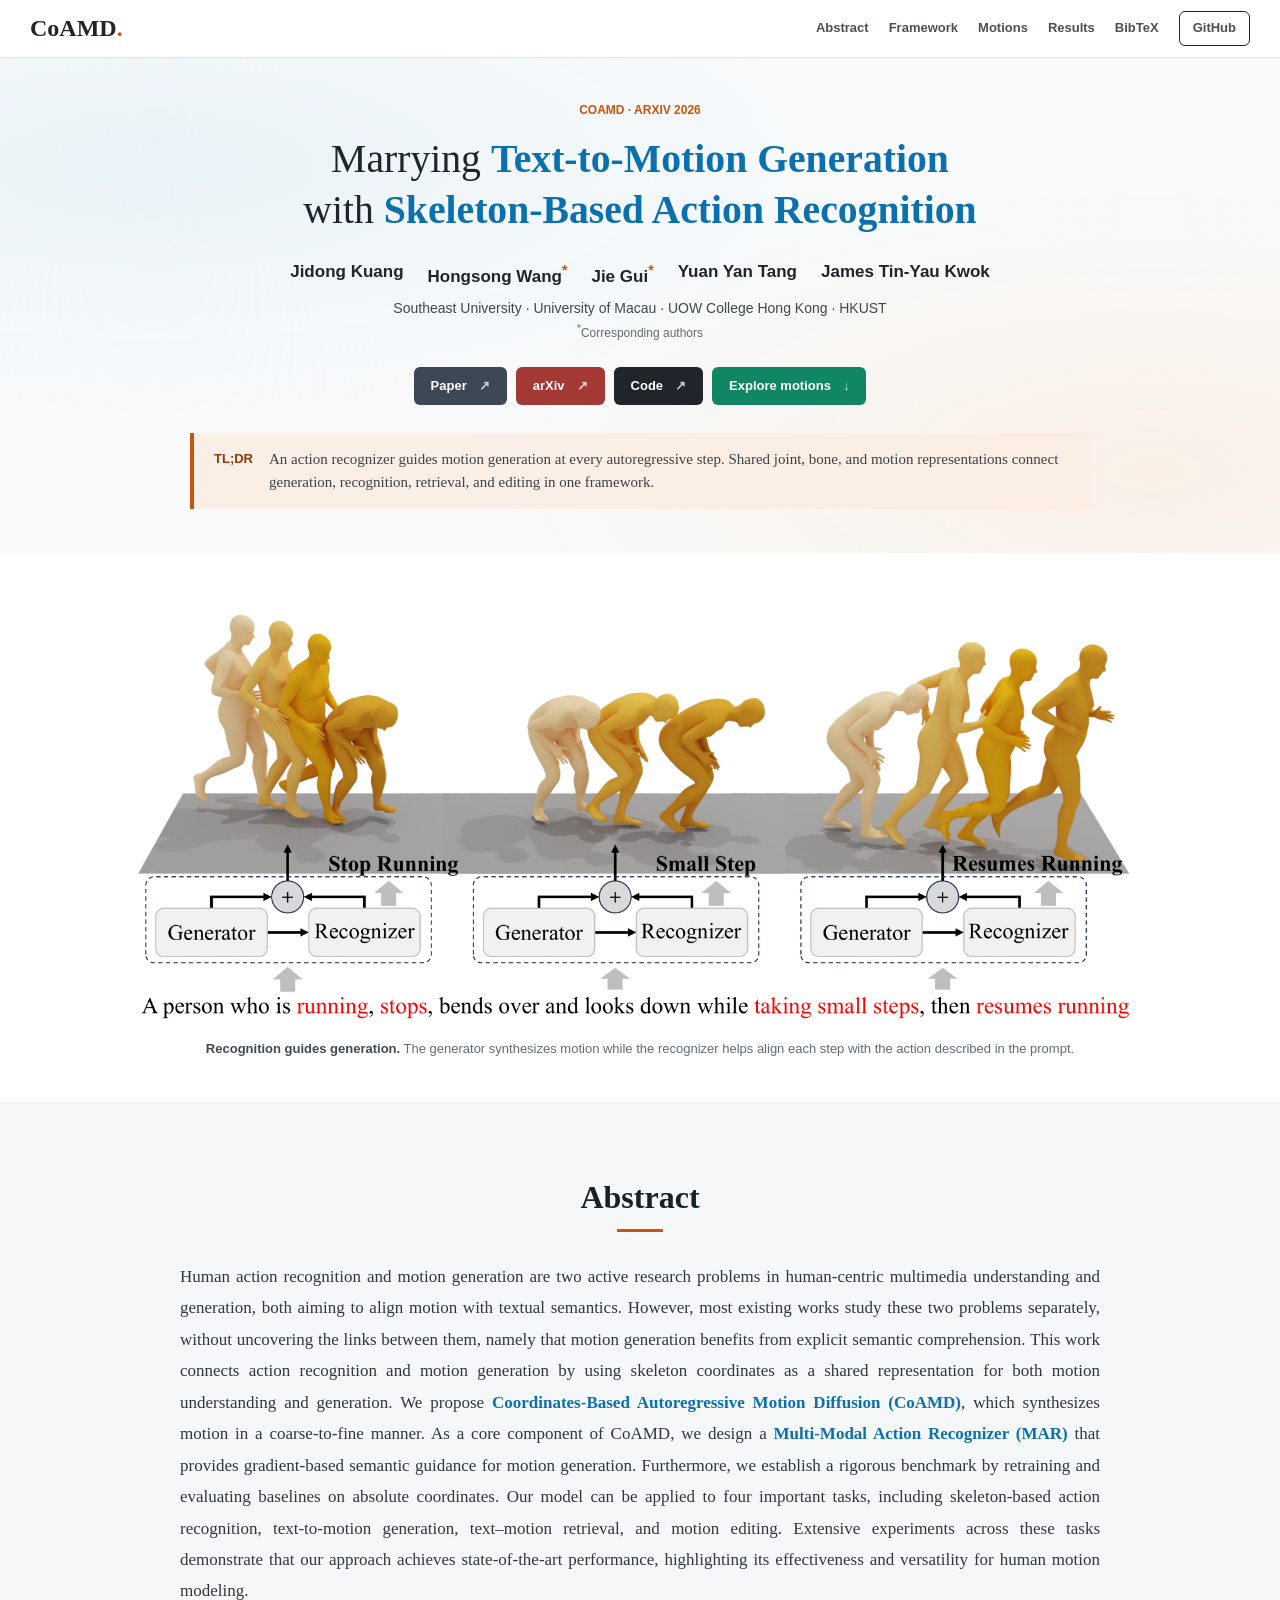
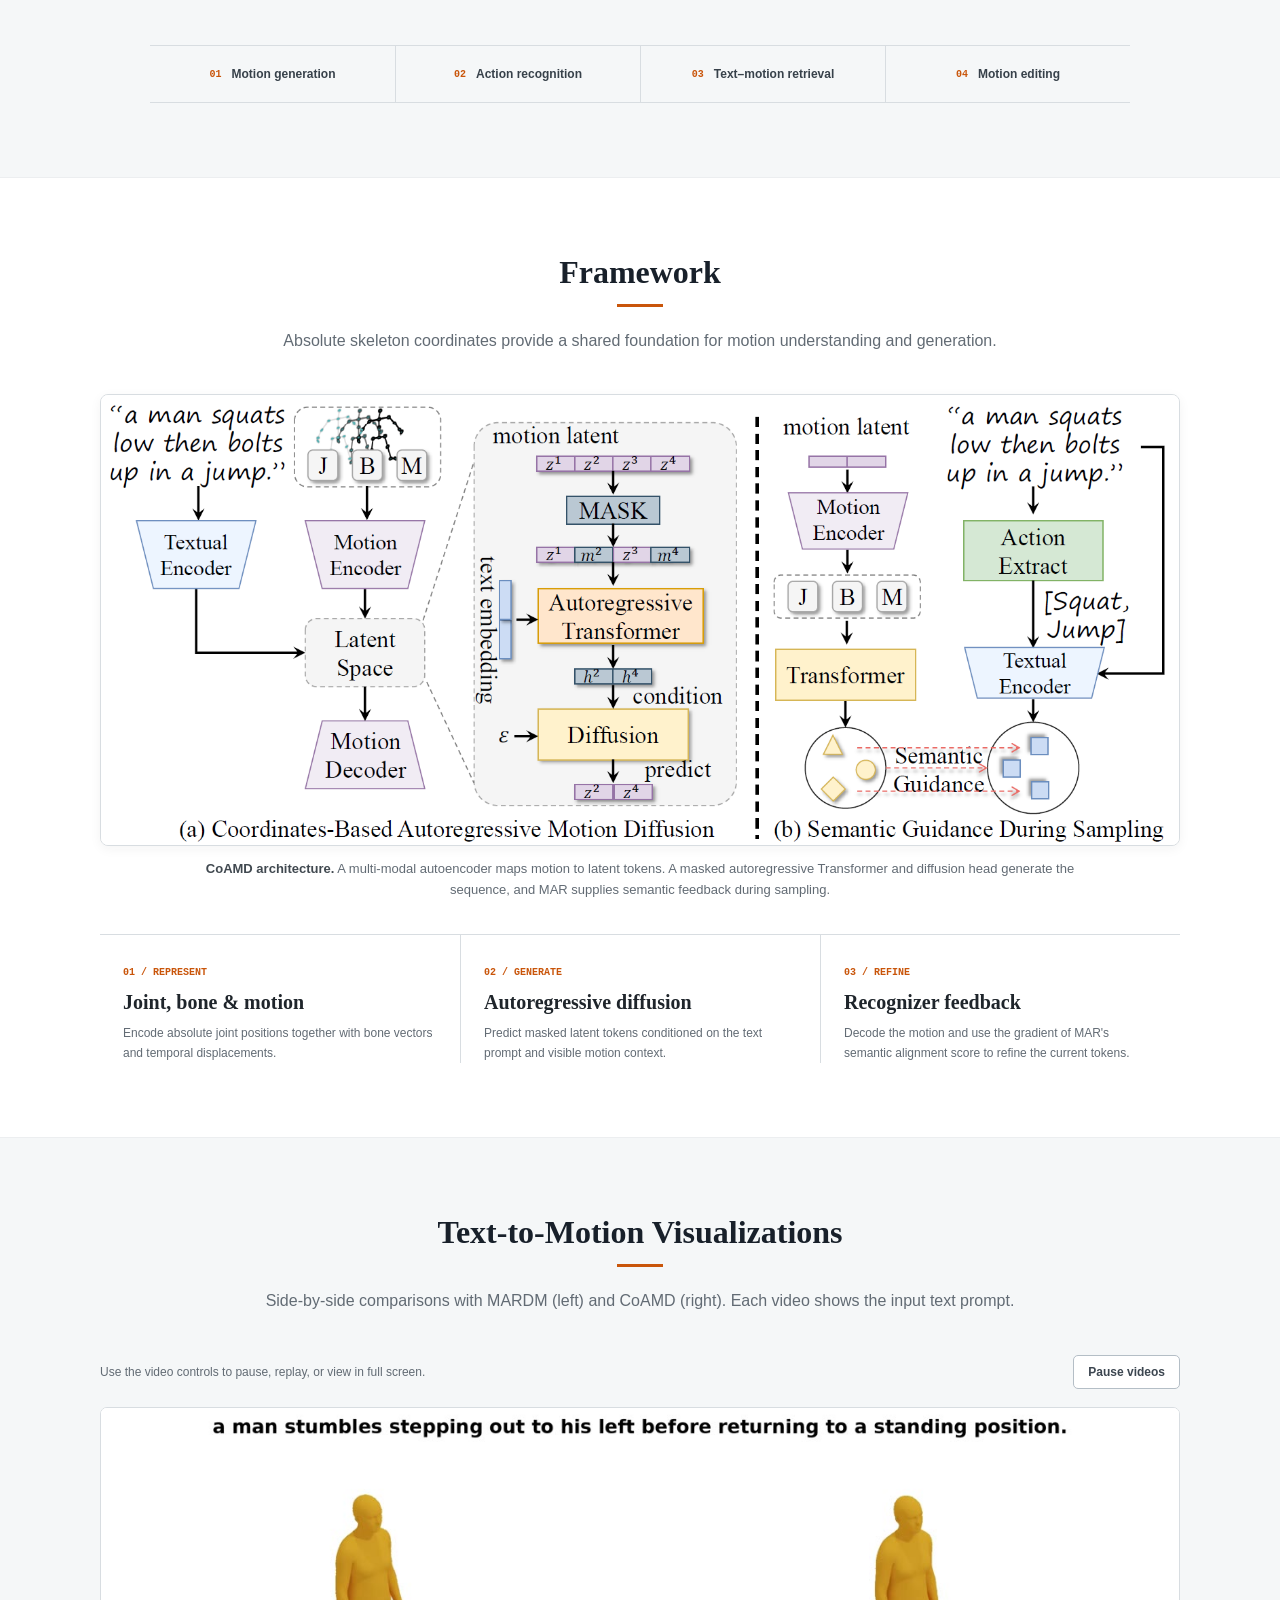
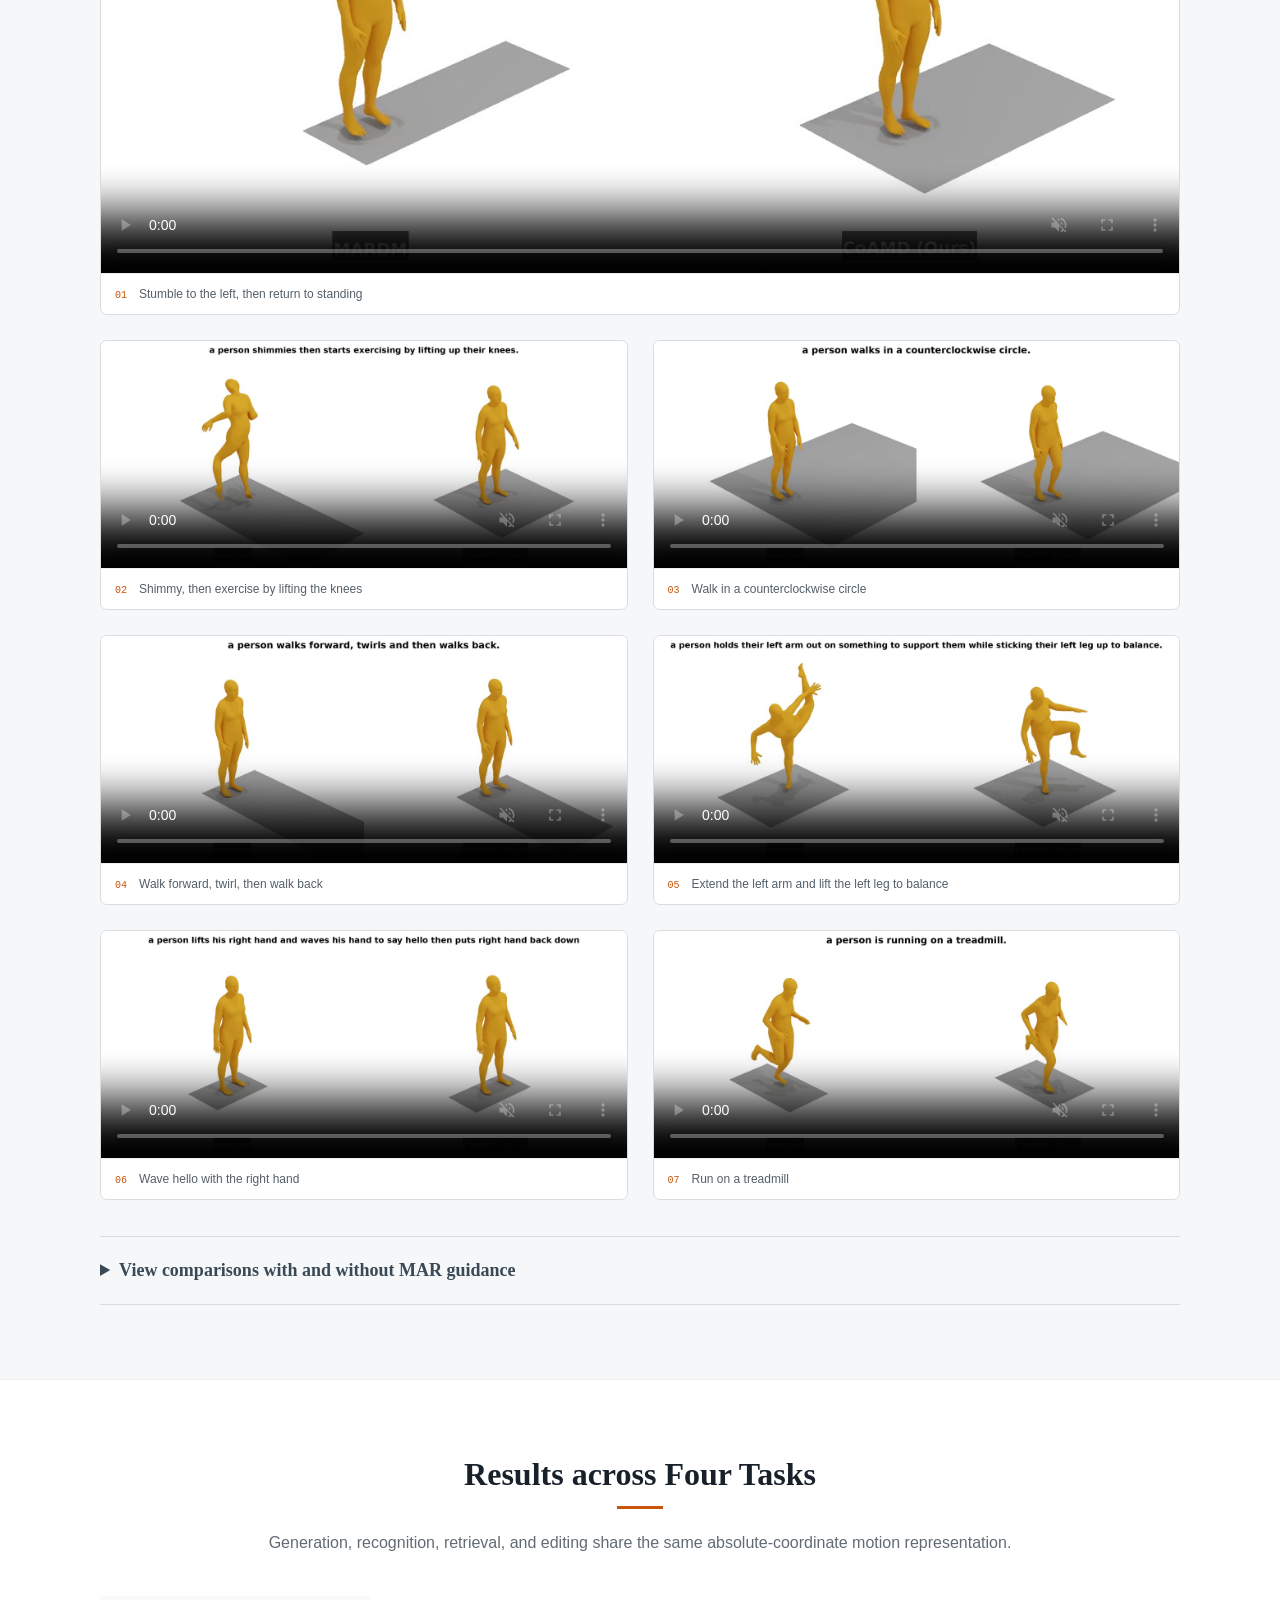
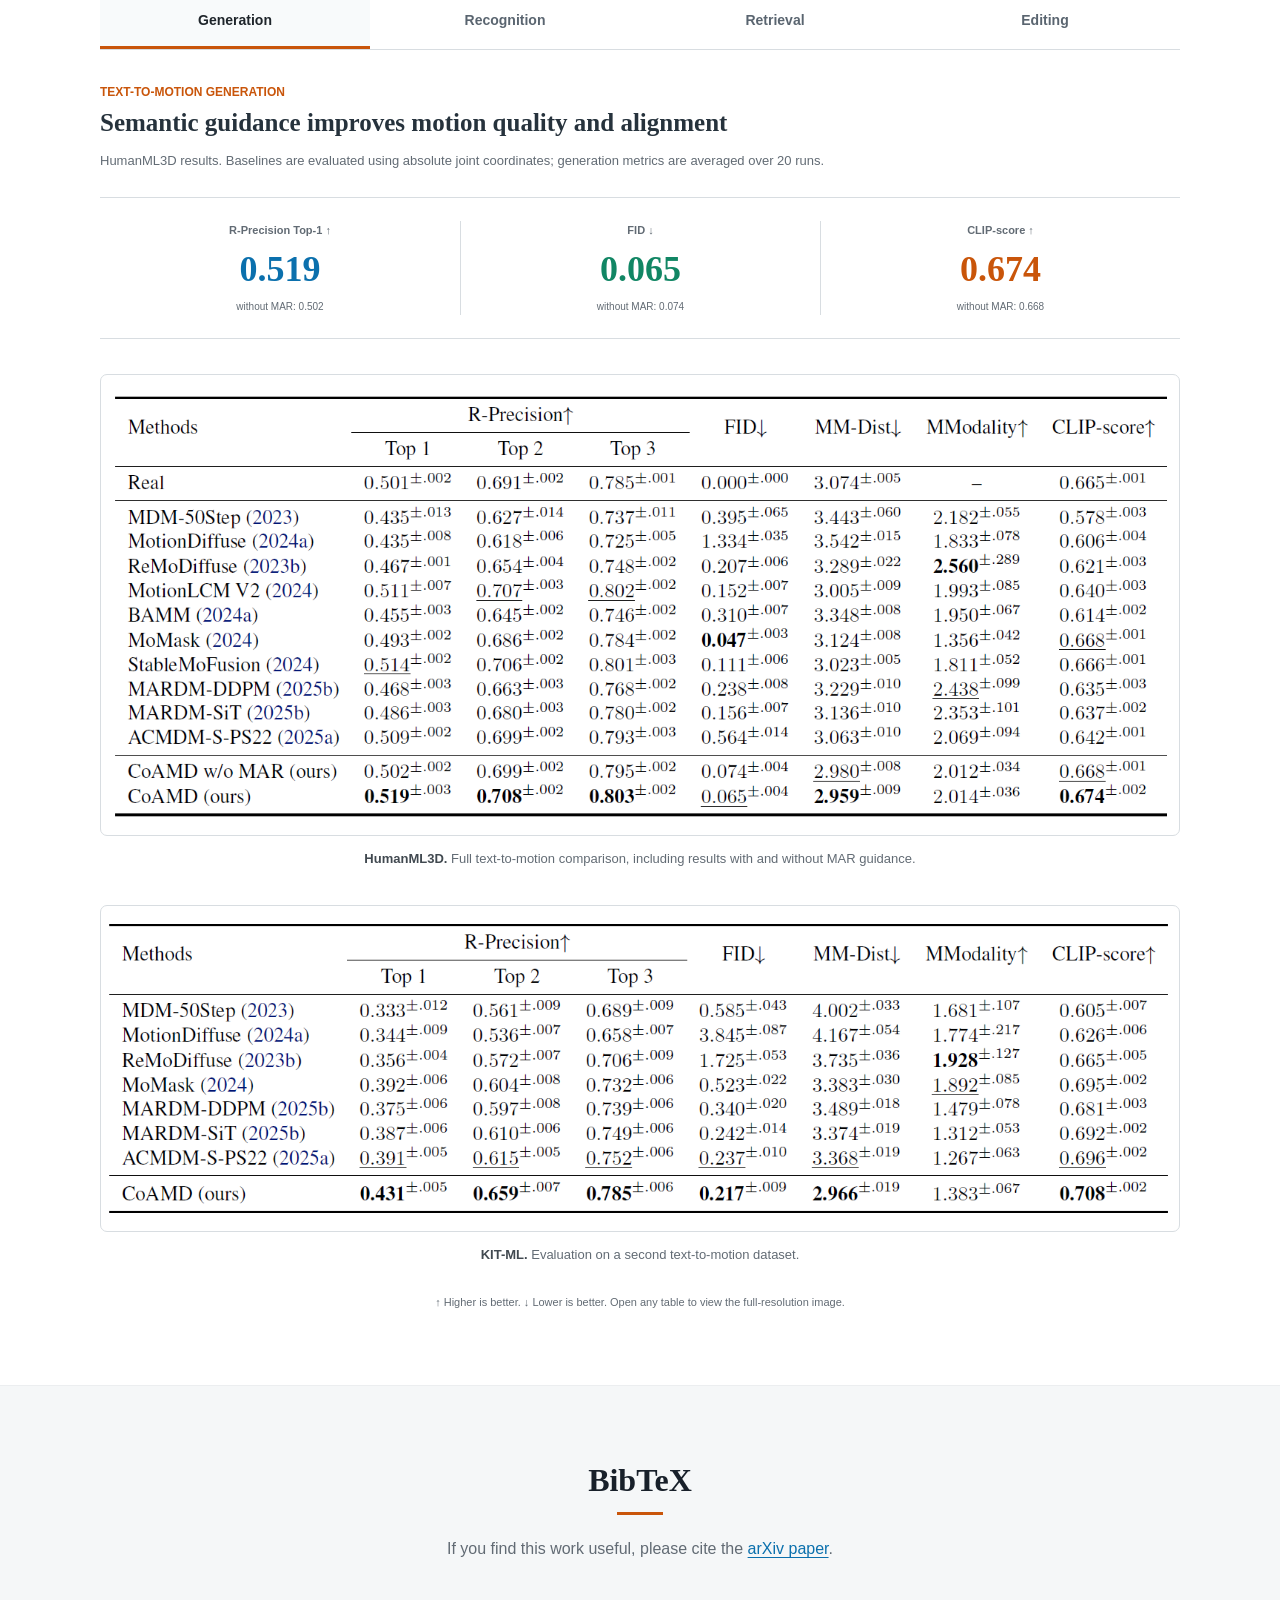
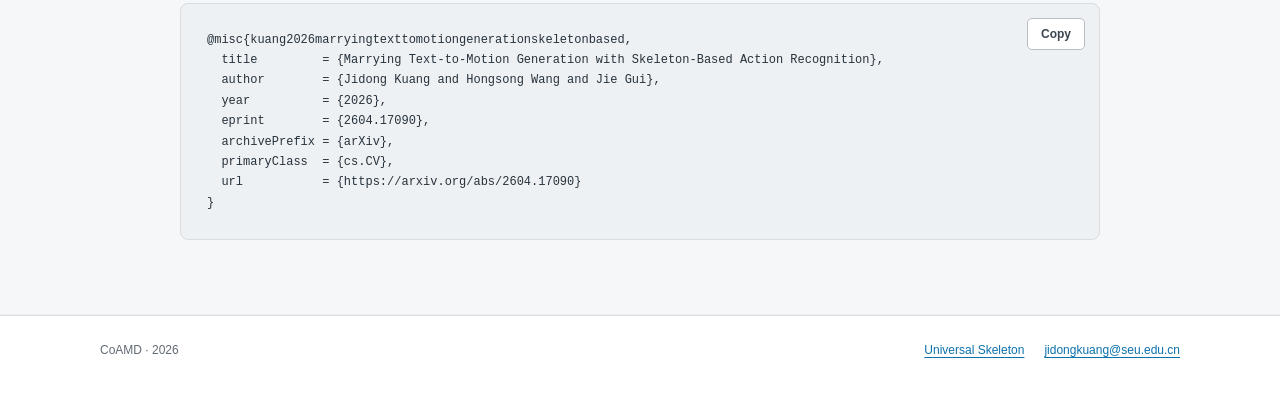
==== projects/CoAMD/index.html @ 569819d9 "Add CoAMD academic project page with motion demos" ====
<!doctype html>
<html lang="en">
  <head>
    <meta charset="utf-8">
    <meta name="viewport" content="width=device-width, initial-scale=1">
    <meta name="theme-color" content="#ffffff">
    <meta name="description" content="CoAMD connects text-to-motion generation with skeleton-based action recognition through recognizer-guided autoregressive diffusion.">
    <meta name="author" content="Jidong Kuang, Hongsong Wang, Jie Gui, Yuan Yan Tang, James Tin-Yau Kwok">
    <meta property="og:title" content="CoAMD | Marrying Text-to-Motion Generation with Skeleton-Based Action Recognition">
    <meta property="og:description" content="An action recognizer guides motion generation, step by step. Explore the framework, generated motions, and results across four motion tasks.">
    <meta property="og:type" content="website">
    <meta property="og:url" content="https://jidongkuang.github.io/projects/CoAMD/">
    <meta property="og:image" content="https://jidongkuang.github.io/projects/CoAMD/images/social-preview.jpg">
    <meta property="og:image:width" content="1200">
    <meta property="og:image:height" content="630">
    <meta name="twitter:card" content="summary_large_image">
    <link rel="canonical" href="https://jidongkuang.github.io/projects/CoAMD/">
    <link rel="icon" type="image/svg+xml" href="images/favicon.svg">
    <link rel="stylesheet" href="css/index.css">
    <title>CoAMD | Marrying Text-to-Motion Generation with Skeleton-Based Action Recognition</title>
  </head>
  <body>
    <a class="skip-link" href="#abstract">Skip to content</a>
    <header class="site-header">
      <nav class="nav-shell" aria-label="Project navigation">
        <a class="brand" href="#top">CoAMD<span class="brand-dot">.</span></a>
        <button class="nav-toggle" type="button" aria-label="Open navigation" aria-expanded="false" aria-controls="site-navigation" data-nav-toggle>
          <span></span><span></span><span></span>
        </button>
        <div id="site-navigation" class="nav-links" data-nav>
          <a href="#abstract">Abstract</a>
          <a href="#framework">Framework</a>
          <a href="#visualizations">Motions</a>
          <a href="#results">Results</a>
          <a href="#bibtex">BibTeX</a>
          <a class="nav-github" href="https://github.com/jidongkuang/CoAMD" target="_blank" rel="noopener noreferrer">GitHub</a>
        </div>
      </nav>
      <div class="reading-progress" data-progress></div>
    </header>

    <main>
      <section id="top" class="hero">
        <div class="page-width hero-inner">
          <p class="venue">CoAMD &middot; arXiv 2026</p>
          <h1>Marrying <strong>Text-to-Motion Generation</strong><br class="desktop-title-break">
            with <strong>Skeleton-Based Action Recognition</strong></h1>
          <div class="authors" aria-label="Authors">
            <span>Jidong Kuang</span>
            <span>Hongsong Wang<sup>*</sup></span>
            <span>Jie Gui<sup>*</sup></span>
            <span>Yuan Yan Tang</span>
            <span>James Tin-Yau Kwok</span>
          </div>
          <p class="affiliation">Southeast University &middot; University of Macau &middot; UOW College Hong Kong &middot; HKUST</p>
          <p class="author-note"><sup>*</sup>Corresponding authors</p>
          <div class="project-links" aria-label="Project resources">
            <a class="project-button paper-button" href="https://arxiv.org/pdf/2604.17090" target="_blank" rel="noopener noreferrer">Paper <span aria-hidden="true">&#8599;</span></a>
            <a class="project-button arxiv-button" href="https://arxiv.org/abs/2604.17090" target="_blank" rel="noopener noreferrer">arXiv <span aria-hidden="true">&#8599;</span></a>
            <a class="project-button code-button" href="https://github.com/jidongkuang/CoAMD" target="_blank" rel="noopener noreferrer">Code <span aria-hidden="true">&#8599;</span></a>
            <a class="project-button model-button" href="#visualizations">Explore motions <span aria-hidden="true">&#8595;</span></a>
          </div>
          <div class="tldr">
            <strong>TL;DR</strong>
            <p>An action recognizer guides motion generation at every autoregressive step.
              Shared joint, bone, and motion representations connect generation, recognition,
              retrieval, and editing in one framework.</p>
          </div>
        </div>
      </section>

      <section class="teaser-section" aria-label="Recognizer-guided generation overview">
        <div class="page-width">
          <figure class="paper-figure teaser-figure">
            <a href="images/recognizer-guidance.jpg" target="_blank" rel="noopener noreferrer" aria-label="Open the recognizer-guided generation figure at full resolution">
              <img src="images/recognizer-guidance.jpg" width="1628" height="699" alt="A generated person runs, stops, bends over with small steps, and resumes running, with recognizer feedback at successive generation steps." fetchpriority="high">
            </a>
            <figcaption><strong>Recognition guides generation.</strong> The generator synthesizes motion while the recognizer helps align each step with the action described in the prompt.</figcaption>
          </figure>
        </div>
      </section>

      <section id="abstract" class="section gray-band">
        <div class="page-width content-block">
          <h2>Abstract</h2>
          <p class="abstract-text">
            Human action recognition and motion generation are two active research problems in
            human-centric multimedia understanding and generation, both aiming to align motion with
            textual semantics. However, most existing works study these two problems separately,
            without uncovering the links between them, namely that motion generation benefits from
            explicit semantic comprehension. This work connects action recognition and motion
            generation by using skeleton coordinates as a shared representation for both motion
            understanding and generation. We propose <strong>Coordinates-Based Autoregressive Motion
            Diffusion (CoAMD)</strong>, which synthesizes motion in a coarse-to-fine manner. As a core
            component of CoAMD, we design a <strong>Multi-Modal Action Recognizer (MAR)</strong> that
            provides gradient-based semantic guidance for motion generation. Furthermore, we establish
            a rigorous benchmark by retraining and evaluating baselines on absolute coordinates.
            Our model can be applied to four important tasks, including skeleton-based action recognition,
            text-to-motion generation, text&ndash;motion retrieval, and motion editing. Extensive experiments
            across these tasks demonstrate that our approach achieves state-of-the-art performance,
            highlighting its effectiveness and versatility for human motion modeling.
          </p>
          <div class="task-strip" aria-label="Four motion tasks">
            <a href="#results" data-select-result="generation"><span>01</span>Motion generation</a>
            <a href="#results" data-select-result="recognition"><span>02</span>Action recognition</a>
            <a href="#results" data-select-result="retrieval"><span>03</span>Text&ndash;motion retrieval</a>
            <a href="#results" data-select-result="editing"><span>04</span>Motion editing</a>
          </div>
        </div>
      </section>

      <section id="framework" class="section white-band">
        <div class="page-width content-block">
          <h2>Framework</h2>
          <p class="section-intro">Absolute skeleton coordinates provide a shared foundation for motion understanding and generation.</p>
          <figure class="paper-figure">
            <a href="images/coamd-framework.jpg" target="_blank" rel="noopener noreferrer" aria-label="Open the CoAMD architecture at full resolution">
              <img src="images/coamd-framework.jpg" width="1588" height="662" alt="CoAMD architecture: joint, bone, and motion streams are encoded into latent tokens; a masked autoregressive Transformer and diffusion head generate motion, refined by recognizer guidance." loading="lazy">
            </a>
            <figcaption><strong>CoAMD architecture.</strong> A multi-modal autoencoder maps motion to latent tokens. A masked autoregressive Transformer and diffusion head generate the sequence, and MAR supplies semantic feedback during sampling.</figcaption>
          </figure>
          <div class="method-steps">
            <article><span>01 / REPRESENT</span><h3>Joint, bone &amp; motion</h3><p>Encode absolute joint positions together with bone vectors and temporal displacements.</p></article>
            <article><span>02 / GENERATE</span><h3>Autoregressive diffusion</h3><p>Predict masked latent tokens conditioned on the text prompt and visible motion context.</p></article>
            <article><span>03 / REFINE</span><h3>Recognizer feedback</h3><p>Decode the motion and use the gradient of MAR's semantic alignment score to refine the current tokens.</p></article>
          </div>
        </div>
      </section>

      <section id="visualizations" class="section gray-band">
        <div class="page-width content-block">
          <h2>Text-to-Motion Visualizations</h2>
          <p class="section-intro">Side-by-side comparisons with MARDM (left) and CoAMD (right). Each video shows the input text prompt.</p>
          <div class="gallery-toolbar">
            <span>Use the video controls to pause, replay, or view in full screen.</span>
            <button class="motion-toggle" type="button" aria-pressed="false" data-toggle-motion hidden>Pause videos</button>
          </div>
          <div class="video-grid">
            <figure class="motion-video featured-video">
              <video controls muted loop playsinline preload="none" poster="images/merged_7-poster.jpg" aria-label="Stumble to the left, then return to standing; MARDM on the left and CoAMD on the right" data-motion-video>
                <source src="videos/merged_7.mp4" type="video/mp4">
                <a href="videos/merged_7.mp4">Download motion example 1</a>.
              </video>
              <figcaption><span>01</span>Stumble to the left, then return to standing</figcaption>
            </figure>
            <figure class="motion-video">
              <video controls muted loop playsinline preload="none" poster="images/merged_37-poster.jpg" aria-label="Shimmy, then exercise by lifting the knees; MARDM on the left and CoAMD on the right" data-motion-video>
                <source src="videos/merged_37.mp4" type="video/mp4">
                <a href="videos/merged_37.mp4">Download motion example 2</a>.
              </video>
              <figcaption><span>02</span>Shimmy, then exercise by lifting the knees</figcaption>
            </figure>
            <figure class="motion-video">
              <video controls muted loop playsinline preload="none" poster="images/merged_12-poster.jpg" aria-label="Walk in a counterclockwise circle; MARDM on the left and CoAMD on the right" data-motion-video>
                <source src="videos/merged_12.mp4" type="video/mp4">
                <a href="videos/merged_12.mp4">Download motion example 3</a>.
              </video>
              <figcaption><span>03</span>Walk in a counterclockwise circle</figcaption>
            </figure>
            <figure class="motion-video">
              <video controls muted loop playsinline preload="none" poster="images/merged_23-poster.jpg" aria-label="Walk forward, twirl, then walk back; MARDM on the left and CoAMD on the right" data-motion-video>
                <source src="videos/merged_23.mp4" type="video/mp4">
                <a href="videos/merged_23.mp4">Download motion example 4</a>.
              </video>
              <figcaption><span>04</span>Walk forward, twirl, then walk back</figcaption>
            </figure>
            <figure class="motion-video">
              <video controls muted loop playsinline preload="none" poster="images/merged_34-poster.jpg" aria-label="Extend the left arm and lift the left leg to balance; MARDM on the left and CoAMD on the right" data-motion-video>
                <source src="videos/merged_34.mp4" type="video/mp4">
                <a href="videos/merged_34.mp4">Download motion example 5</a>.
              </video>
              <figcaption><span>05</span>Extend the left arm and lift the left leg to balance</figcaption>
            </figure>
            <figure class="motion-video">
              <video controls muted loop playsinline preload="none" poster="images/merged_35-poster.jpg" aria-label="Wave hello with the right hand; MARDM on the left and CoAMD on the right" data-motion-video>
                <source src="videos/merged_35.mp4" type="video/mp4">
                <a href="videos/merged_35.mp4">Download motion example 6</a>.
              </video>
              <figcaption><span>06</span>Wave hello with the right hand</figcaption>
            </figure>
            <figure class="motion-video">
              <video controls muted loop playsinline preload="none" poster="images/merged_20-poster.jpg" aria-label="Run on a treadmill; MARDM on the left and CoAMD on the right" data-motion-video>
                <source src="videos/merged_20.mp4" type="video/mp4">
                <a href="videos/merged_20.mp4">Download motion example 7</a>.
              </video>
              <figcaption><span>07</span>Run on a treadmill</figcaption>
            </figure>
          </div>
          <details class="qualitative-details">
            <summary>View comparisons with and without MAR guidance</summary>
            <figure class="paper-figure qualitative-figure">
              <a href="images/qualitative-comparison.jpg" target="_blank" rel="noopener noreferrer" aria-label="Open the qualitative comparison figure at full resolution">
                <img src="images/qualitative-comparison.jpg" width="899" height="1159" alt="Paired motion sequences compare CoAMD without and with MAR guidance for multi-part actions and stylistic details, with key prompt phrases highlighted in red." loading="lazy">
              </a>
              <figcaption>Qualitative comparisons on HumanML3D. Each pair shows our unguided baseline (w/o MAR) and the guided model (w/ MAR).</figcaption>
            </figure>
          </details>
        </div>
      </section>

      <section id="results" class="section white-band">
        <div class="page-width content-block">
          <h2>Results across Four Tasks</h2>
          <p class="section-intro">Generation, recognition, retrieval, and editing share the same absolute-coordinate motion representation.</p>
          <div class="result-tabs" role="tablist" aria-label="Evaluation task" data-result-tabs hidden>
            <button id="tab-generation" type="button" role="tab" aria-selected="true" aria-controls="panel-generation" data-result-tab="generation">Generation</button>
            <button id="tab-recognition" type="button" role="tab" aria-selected="false" aria-controls="panel-recognition" tabindex="-1" data-result-tab="recognition">Recognition</button>
            <button id="tab-retrieval" type="button" role="tab" aria-selected="false" aria-controls="panel-retrieval" tabindex="-1" data-result-tab="retrieval">Retrieval</button>
            <button id="tab-editing" type="button" role="tab" aria-selected="false" aria-controls="panel-editing" tabindex="-1" data-result-tab="editing">Editing</button>
          </div>

          <div id="panel-generation" class="result-panel" role="tabpanel" aria-labelledby="tab-generation" tabindex="0" data-result-panel="generation">
            <div class="result-heading"><p class="eyebrow">Text-to-motion generation</p><h3>Semantic guidance improves motion quality and alignment</h3><p>HumanML3D results. Baselines are evaluated using absolute joint coordinates; generation metrics are averaged over 20 runs.</p></div>
            <div class="metric-strip" aria-label="CoAMD text-to-motion generation metrics on HumanML3D">
              <div><span>R-Precision Top-1 &uarr;</span><strong>0.519</strong><small>without MAR: 0.502</small></div>
              <div><span>FID &darr;</span><strong>0.065</strong><small>without MAR: 0.074</small></div>
              <div><span>CLIP-score &uarr;</span><strong>0.674</strong><small>without MAR: 0.668</small></div>
            </div>
            <figure class="paper-figure result-figure"><div class="table-image-scroll" tabindex="0" role="region" aria-label="HumanML3D generation results, scroll horizontally on small screens"><a href="images/humanml3d-generation.jpg" target="_blank" rel="noopener noreferrer"><img src="images/humanml3d-generation.jpg" width="1440" height="589" alt="HumanML3D generation comparison: CoAMD achieves R-Precision Top-1 0.519, FID 0.065, MM-Dist 2.959, and CLIP-score 0.674." loading="lazy"></a></div><figcaption><strong>HumanML3D.</strong> Full text-to-motion comparison, including results with and without MAR guidance.</figcaption></figure>
            <figure class="paper-figure result-figure"><div class="table-image-scroll" tabindex="0" role="region" aria-label="KIT-ML generation results, scroll horizontally on small screens"><a href="images/kit-generation.jpg" target="_blank" rel="noopener noreferrer"><img src="images/kit-generation.jpg" width="1431" height="404" alt="KIT-ML generation comparison: CoAMD achieves R-Precision Top-1 0.431, FID 0.217, MM-Dist 2.966, and CLIP-score 0.708." loading="lazy"></a></div><figcaption><strong>KIT-ML.</strong> Evaluation on a second text-to-motion dataset.</figcaption></figure>
          </div>

          <div id="panel-recognition" class="result-panel" role="tabpanel" aria-labelledby="tab-recognition" tabindex="0" data-result-panel="recognition">
            <div class="result-heading"><p class="eyebrow">Skeleton-based action recognition</p><h3>Joint, bone, and motion streams capture complementary action cues</h3><p>Recognition accuracy (%) on HumanML3D with J+B+M inputs.</p></div>
            <div class="metric-strip four-metrics" aria-label="CoAMD recognition accuracy on HumanML3D">
              <div><span>Overall</span><strong>51.63</strong></div><div><span>Many-shot</span><strong>62.24</strong></div><div><span>Medium-shot</span><strong>38.13</strong></div><div><span>Few-shot</span><strong>25.32</strong></div>
            </div>
            <figure class="paper-figure result-figure"><div class="table-image-scroll" tabindex="0" role="region" aria-label="HumanML3D action recognition results, scroll horizontally on small screens"><a href="images/humanml3d-recognition.jpg" target="_blank" rel="noopener noreferrer"><img src="images/humanml3d-recognition.jpg" width="1342" height="410" alt="HumanML3D action recognition table compares CADA-VAE, SMIE, DVTA, and CoAMD using joint-only or joint, bone, and motion inputs." loading="lazy"></a></div><figcaption><strong>HumanML3D action recognition.</strong> Baselines use the same visual backbone.</figcaption></figure>
            <figure class="paper-figure result-figure compact-result"><div class="table-image-scroll" tabindex="0" role="region" aria-label="NTU linear probing results, scroll horizontally on small screens"><a href="images/ntu-linear-probing.jpg" target="_blank" rel="noopener noreferrer"><img src="images/ntu-linear-probing.jpg" width="1136" height="506" alt="Linear probing on NTU-60 and NTU-120 after pre-training on HumanML3D, compared with UmURL and USDRL." loading="lazy"></a></div><figcaption><strong>Cross-dataset generalization.</strong> Linear probing on NTU-60 and NTU-120 after pre-training on HumanML3D.</figcaption></figure>
          </div>

          <div id="panel-retrieval" class="result-panel" role="tabpanel" aria-labelledby="tab-retrieval" tabindex="0" data-result-panel="retrieval">
            <div class="result-heading"><p class="eyebrow">Text&ndash;motion retrieval</p><h3>One semantic space supports retrieval in both directions</h3><p>Recall (%) on HumanML3D using the batch-based retrieval protocol.</p></div>
            <div class="metric-strip two-metrics" aria-label="CoAMD retrieval Recall at 1 on HumanML3D">
              <div><span>Text &rarr; Motion / R@1</span><strong>68.33</strong></div><div><span>Motion &rarr; Text / R@1</span><strong>68.86</strong></div>
            </div>
            <figure class="paper-figure result-figure"><div class="table-image-scroll" tabindex="0" role="region" aria-label="Text-motion retrieval results, scroll horizontally on small screens"><a href="images/text-motion-retrieval.jpg" target="_blank" rel="noopener noreferrer"><img src="images/text-motion-retrieval.jpg" width="1578" height="335" alt="Bidirectional text-motion retrieval results comparing TEMOS, T2M, TMR, LaMP, and CoAMD at Recall at 1, 2, 3, 5, and 10." loading="lazy"></a></div><figcaption><strong>Bidirectional retrieval.</strong> Text-to-motion and motion-to-text recall at multiple ranks.</figcaption></figure>
          </div>

          <div id="panel-editing" class="result-panel" role="tabpanel" aria-labelledby="tab-editing" tabindex="0" data-result-panel="editing">
            <div class="result-heading"><p class="eyebrow">Temporal motion editing</p><h3>Complete missing motion while preserving the given context</h3><p>CoAMD supports temporal inpainting, outpainting, prefix generation, and suffix generation.</p></div>
            <div class="metric-strip four-metrics" aria-label="CoAMD motion editing FID on HumanML3D, lower is better">
              <div><span>Inpainting / FID &darr;</span><strong>0.023</strong></div><div><span>Outpainting / FID &darr;</span><strong>0.022</strong></div><div><span>Prefix / FID &darr;</span><strong>0.032</strong></div><div><span>Suffix / FID &darr;</span><strong>0.039</strong></div>
            </div>
            <figure class="paper-figure result-figure"><div class="table-image-scroll" tabindex="0" role="region" aria-label="Motion editing results, scroll horizontally on small screens"><a href="images/motion-editing.jpg" target="_blank" rel="noopener noreferrer"><img src="images/motion-editing.jpg" width="1433" height="488" alt="HumanML3D motion editing comparison of BAMM, MARDM, and CoAMD for temporal inpainting, outpainting, prefix, and suffix generation." loading="lazy"></a></div><figcaption><strong>Motion editing on HumanML3D.</strong> Comparison across four temporal editing settings.</figcaption></figure>
          </div>
          <p class="result-footnote">&uarr; Higher is better. &darr; Lower is better. Open any table to view the full-resolution image.</p>
        </div>
      </section>

      <section id="bibtex" class="section gray-band">
        <div class="page-width content-block">
          <h2>BibTeX</h2>
          <p class="section-intro">If you find this work useful, please cite the <a href="https://arxiv.org/abs/2604.17090" target="_blank" rel="noopener noreferrer">arXiv paper</a>.</p>
          <div class="bibtex-shell">
            <button class="copy-button" type="button" data-copy-citation><span data-copy-label>Copy</span></button>
            <pre id="citation"><code>@misc{kuang2026marryingtexttomotiongenerationskeletonbased,
  title         = {Marrying Text-to-Motion Generation with Skeleton-Based Action Recognition},
  author        = {Jidong Kuang and Hongsong Wang and Jie Gui},
  year          = {2026},
  eprint        = {2604.17090},
  archivePrefix = {arXiv},
  primaryClass  = {cs.CV},
  url           = {https://arxiv.org/abs/2604.17090}
}</code></pre>
            <span class="copy-status" role="status" aria-live="polite" data-copy-status></span>
          </div>
        </div>
      </section>
    </main>

    <footer class="site-footer">
      <div class="page-width">
        <span>CoAMD &middot; 2026</span>
        <div class="footer-links"><a href="../Universal-Skeleton/">Universal Skeleton</a><a href="mailto:jidongkuang@seu.edu.cn">jidongkuang@seu.edu.cn</a></div>
      </div>
    </footer>
    <script src="js/index.js"></script>
  </body>
</html>
---- projects/CoAMD/css/index.css ----
:root {
  color-scheme: light;
  --white: #ffffff;
  --off-white: #f5f7f8;
  --ink: #1f252b;
  --muted: #626b74;
  --line: #d8dde1;
  --blue: #0b70ad;
  --green: #118664;
  --orange: #c9550a;
  --magenta: #b85587;
  --red: #a33834;
  --blue-soft: #e8f2f8;
  --green-soft: #e5f3ed;
  --orange-soft: #faeee5;
  --serif: "Noto Serif", "Iowan Old Style", "Palatino Linotype", Palatino, Georgia, serif;
  --sans: "Noto Sans", Inter, "Segoe UI", Helvetica, Arial, sans-serif;
  --mono: "JetBrains Mono", "SFMono-Regular", Consolas, "Liberation Mono", monospace;
  --page-width: 1080px;
  --header-height: 58px;
}

* {
  box-sizing: border-box;
}

html {
  scroll-behavior: smooth;
  scroll-padding-top: calc(var(--header-height) + 18px);
}

body {
  margin: 0;
  background: var(--white);
  color: var(--ink);
  font-family: var(--sans);
  font-size: 16px;
  line-height: 1.7;
  letter-spacing: 0;
  -webkit-font-smoothing: antialiased;
}

body.nav-open {
  overflow: hidden;
}

a {
  color: var(--blue);
  text-decoration-thickness: 1px;
  text-underline-offset: 3px;
}

img,
canvas {
  display: block;
  max-width: 100%;
}

button {
  font: inherit;
}

.page-width {
  width: min(var(--page-width), calc(100% - 40px));
  margin: 0 auto;
}

.site-header {
  position: fixed;
  z-index: 20;
  top: 0;
  right: 0;
  left: 0;
  height: var(--header-height);
  border-bottom: 1px solid rgba(216, 221, 225, 0.9);
  background: rgba(255, 255, 255, 0.94);
  backdrop-filter: blur(10px);
}

.nav-shell {
  display: flex;
  width: min(1220px, calc(100% - 40px));
  height: 100%;
  align-items: center;
  justify-content: space-between;
  margin: 0 auto;
}

.brand {
  color: var(--ink);
  font-family: var(--serif);
  font-size: 18px;
  font-weight: 700;
  text-decoration: none;
}

.nav-links {
  display: flex;
  align-items: center;
  gap: 20px;
  font-size: 13px;
  font-weight: 650;
}

.nav-links a {
  color: #48515a;
  text-decoration: none;
}

.nav-links a:hover {
  color: var(--blue);
}

.nav-github {
  padding: 5px 13px;
  border: 1px solid var(--ink);
  border-radius: 6px;
}

.nav-github:hover {
  border-color: var(--blue);
  background: var(--blue);
  color: var(--white) !important;
}

.nav-toggle {
  display: none;
  width: 42px;
  height: 42px;
  padding: 10px;
  border: 0;
  background: transparent;
  cursor: pointer;
}

.nav-toggle span {
  display: block;
  width: 100%;
  height: 2px;
  margin: 5px 0;
  background: var(--ink);
  transition: transform 180ms ease, opacity 180ms ease;
}

.reading-progress {
  position: absolute;
  right: 0;
  bottom: -1px;
  left: 0;
  width: 0;
  height: 2px;
  background: var(--orange);
}

.hero {
  position: relative;
  overflow: hidden;
  padding: 100px 0 54px;
  background: #f8fafb;
  text-align: center;
}

.hero-canvas {
  position: absolute;
  inset: 0;
  width: 100%;
  height: 100%;
}

.hero-overlay {
  position: absolute;
  inset: 0;
  background: rgba(255, 255, 255, 0.78);
}

.hero-inner {
  position: relative;
  z-index: 2;
  width: min(1280px, calc(100% - 40px));
  max-width: 1280px;
}

.venue,
.eyebrow {
  margin: 0;
  color: var(--orange);
  font-size: 12px;
  font-weight: 750;
  text-transform: uppercase;
}

.venue {
  margin-bottom: 14px;
}

.hero h1 {
  max-width: 1220px;
  margin: 0 auto;
  font-family: var(--serif);
  font-size: 39px;
  font-weight: 500;
  line-height: 1.24;
  letter-spacing: 0;
}

.hero h1 strong {
  color: var(--blue);
  font-weight: 700;
}

.authors {
  display: flex;
  flex-wrap: wrap;
  justify-content: center;
  gap: 6px 24px;
  margin-top: 22px;
  font-size: 17px;
  font-weight: 650;
}

.authors sup,
.author-note sup {
  color: var(--orange);
}

.affiliation {
  margin: 5px 0 0;
  color: #3f474e;
  font-size: 14px;
}

.author-note {
  margin: 0;
  color: var(--muted);
  font-size: 12px;
}

.project-links {
  display: flex;
  flex-wrap: wrap;
  justify-content: center;
  gap: 9px;
  margin-top: 23px;
}

.project-button {
  display: inline-flex;
  min-height: 38px;
  align-items: center;
  justify-content: center;
  padding: 7px 16px;
  border: 1px solid transparent;
  border-radius: 6px;
  color: var(--white);
  font-size: 13px;
  font-weight: 700;
  text-decoration: none;
  transition: transform 150ms ease, box-shadow 150ms ease;
}

.project-button:hover {
  color: var(--white);
  box-shadow: 0 5px 13px rgba(31, 37, 43, 0.16);
  transform: translateY(-1px);
}

.paper-button {
  background: #3d4854;
}

.arxiv-button {
  background: var(--red);
}

.code-button {
  background: var(--ink);
}

.model-button {
  background: var(--green);
}

.tldr {
  display: grid;
  max-width: 900px;
  margin: 28px auto 0;
  padding: 15px 20px;
  border-left: 4px solid var(--orange);
  border-radius: 0 7px 7px 0;
  background: rgba(250, 238, 229, 0.94);
  grid-template-columns: auto 1fr;
  gap: 16px;
  text-align: left;
}

.tldr > strong {
  color: #8b3c0b;
  font-size: 13px;
}

.tldr p {
  margin: 0;
  color: #3f4145;
  font-family: var(--serif);
  font-size: 15px;
  line-height: 1.55;
}

.section {
  padding: 74px 0;
}

.white-band {
  background: var(--white);
}

.gray-band {
  border-top: 1px solid #eceef0;
  border-bottom: 1px solid #eceef0;
  background: var(--off-white);
}

.content-block > h2 {
  margin: 0 0 29px;
  color: #18202a;
  font-family: var(--serif);
  font-size: 32px;
  font-weight: 700;
  line-height: 1.25;
  text-align: center;
}

.content-block > h2::after {
  display: block;
  width: 46px;
  height: 3px;
  margin: 12px auto 0;
  background: var(--orange);
  content: "";
}

.abstract-text {
  max-width: 920px;
  margin: 0 auto;
  color: #30373f;
  font-family: var(--serif);
  font-size: 17px;
  line-height: 1.85;
  text-align: justify;
}

.abstract-text strong {
  color: var(--blue);
}

.section-intro {
  max-width: 820px;
  margin: -9px auto 40px;
  color: var(--muted);
  text-align: center;
}

.problem-strip {
  display: grid;
  max-width: 900px;
  margin: 48px auto 0;
  border-top: 1px solid var(--line);
  border-bottom: 1px solid var(--line);
  grid-template-columns: repeat(4, minmax(0, 1fr));
}

.problem-item {
  display: flex;
  min-height: 104px;
  align-items: center;
  justify-content: center;
  padding: 16px;
  flex-direction: column;
}

.problem-item + .problem-item {
  border-left: 1px solid var(--line);
}

.problem-value {
  color: var(--blue);
  font-family: var(--serif);
  font-size: 31px;
  font-weight: 700;
  line-height: 1;
}

.problem-label {
  margin-top: 8px;
  color: var(--muted);
  font-size: 12px;
}

.paper-figure {
  margin: 0;
}

.paper-figure > a {
  display: block;
  overflow: hidden;
  border: 1px solid var(--line);
  border-radius: 8px;
  background: var(--white);
  box-shadow: 0 3px 12px rgba(31, 37, 43, 0.05);
}

.paper-figure img {
  width: 100%;
  height: auto;
}

.paper-figure figcaption {
  max-width: 900px;
  margin: 13px auto 0;
  color: var(--muted);
  font-size: 13px;
  line-height: 1.6;
  text-align: center;
}

.paper-figure figcaption strong {
  color: #414950;
}

.bibtex-shell {
  position: relative;
  max-width: 920px;
  margin: 0 auto;
  overflow: hidden;
  border: 1px solid var(--line);
  border-radius: 8px;
  background: #eef1f3;
}

.bibtex-shell pre {
  margin: 0;
  padding: 26px 85px 26px 26px;
  overflow-x: auto;
  color: #27323c;
  font-family: var(--mono);
  font-size: 12px;
  line-height: 1.7;
  white-space: pre-wrap;
  overflow-wrap: anywhere;
}

.copy-button {
  position: absolute;
  z-index: 2;
  top: 14px;
  right: 14px;
  min-width: 58px;
  padding: 5px 10px;
  border: 1px solid #b8bec5;
  border-radius: 5px;
  background: var(--white);
  color: #3c4650;
  font-size: 12px;
  font-weight: 700;
  cursor: pointer;
}

.copy-button:hover {
  border-color: var(--blue);
  color: var(--blue);
}

.copy-status {
  position: absolute;
  width: 1px;
  height: 1px;
  overflow: hidden;
  clip: rect(0 0 0 0);
}

.site-footer {
  padding: 24px 0;
  border-top: 1px solid var(--line);
  background: var(--white);
  color: var(--muted);
  font-size: 12px;
}

.site-footer .page-width {
  display: flex;
  justify-content: space-between;
  gap: 20px;
}

:focus-visible {
  outline: 3px solid var(--orange);
  outline-offset: 3px;
}

[hidden] {
  display: none !important;
}

.skip-link {
  position: fixed;
  top: 8px;
  left: 12px;
  z-index: 30;
  padding: 8px 14px;
  border-radius: 5px;
  background: var(--ink);
  color: var(--white);
  transform: translateY(-160%);
}

.skip-link:focus {
  transform: translateY(0);
}

.brand {
  font-size: 24px;
}

.brand-dot {
  color: var(--orange);
}

.hero {
  padding-bottom: 44px;
  background: radial-gradient(ellipse at 12% 30%, #eaf3f8 0, transparent 45%),
    radial-gradient(ellipse at 90% 85%, #faf0e7 0, transparent 42%), #f8fafb;
}

.hero h1 {
  max-width: 1120px;
  font-size: clamp(30px, 3.1vw, 43px);
  line-height: 1.28;
}

.project-button {
  gap: 12px;
}

.project-button > span {
  opacity: 0.75;
}

.teaser-section {
  padding: 35px 0 42px;
}

.teaser-figure {
  max-width: 1020px;
  margin: 0 auto;
}

.teaser-figure > a {
  border: 0;
  box-shadow: none;
}

.task-strip {
  display: grid;
  max-width: 980px;
  margin: 38px auto 0;
  border-top: 1px solid var(--line);
  border-bottom: 1px solid var(--line);
  grid-template-columns: repeat(4, minmax(0, 1fr));
}

.task-strip a {
  display: flex;
  align-items: center;
  justify-content: center;
  padding: 18px 12px;
  color: #37414a;
  gap: 10px;
  font-size: 12px;
  font-weight: 650;
  text-decoration: none;
}

.task-strip a + a {
  border-left: 1px solid var(--line);
}

.task-strip a:hover {
  background: var(--blue-soft);
  color: var(--blue);
}

.task-strip a span {
  color: var(--orange);
  font-family: var(--mono);
  font-size: 10px;
}

.method-steps {
  display: grid;
  margin-top: 34px;
  border-top: 1px solid var(--line);
  grid-template-columns: repeat(3, minmax(0, 1fr));
}

.method-steps article {
  padding: 21px 23px 0;
}

.method-steps article + article {
  border-left: 1px solid var(--line);
}

.method-steps article > span {
  color: var(--orange);
  font-family: var(--mono);
  font-size: 10px;
  font-weight: 700;
}

.method-steps h3 {
  margin: 5px 0 8px;
  font-family: var(--serif);
  font-size: 20px;
  line-height: 1.3;
}

.method-steps p {
  margin: 0;
  color: var(--muted);
  font-size: 12px;
  line-height: 1.7;
}

.gallery-toolbar {
  display: flex;
  align-items: center;
  justify-content: space-between;
  margin-bottom: 18px;
  gap: 16px;
}

.gallery-toolbar > span {
  color: var(--muted);
  font-size: 12px;
}

.motion-toggle {
  flex-shrink: 0;
  padding: 6px 14px;
  border: 1px solid #b4bec6;
  border-radius: 5px;
  background: var(--white);
  color: #3c4650;
  font-size: 12px;
  font-weight: 650;
  cursor: pointer;
}

.motion-toggle:hover {
  border-color: var(--blue);
  color: var(--blue);
}

.video-grid {
  display: grid;
  grid-template-columns: repeat(2, minmax(0, 1fr));
  gap: 25px;
}

.motion-video {
  min-width: 0;
  margin: 0;
  overflow: hidden;
  border: 1px solid var(--line);
  border-radius: 7px;
  background: var(--white);
}

.featured-video {
  grid-column: 1 / -1;
}

.motion-video video {
  display: block;
  width: 100%;
  aspect-ratio: 2560 / 1104;
  background: var(--white);
}

.motion-video figcaption {
  display: flex;
  align-items: baseline;
  padding: 10px 14px;
  border-top: 1px solid #eceef0;
  color: #535f69;
  gap: 12px;
  font-size: 12px;
}

.motion-video figcaption > span {
  color: var(--orange);
  font-family: var(--mono);
  font-size: 10px;
}

.qualitative-details {
  margin-top: 36px;
  padding: 18px 0;
  border-top: 1px solid var(--line);
  border-bottom: 1px solid var(--line);
}

.qualitative-details > summary {
  color: #394956;
  font-family: var(--serif);
  font-size: 18px;
  font-weight: 700;
  cursor: pointer;
}

.qualitative-figure {
  max-width: 780px;
  margin: 25px auto 8px;
}

.result-tabs {
  display: grid;
  margin-bottom: 32px;
  border-bottom: 1px solid var(--line);
  grid-template-columns: repeat(4, minmax(0, 1fr));
}

.result-tabs button {
  padding: 13px 8px;
  border: 0;
  border-bottom: 3px solid transparent;
  background: transparent;
  color: #5a6570;
  font-size: 14px;
  font-weight: 700;
  cursor: pointer;
}

.result-tabs button:hover {
  color: var(--blue);
}

.result-tabs button[aria-selected="true"] {
  border-bottom-color: var(--orange);
  background: #f8fafb;
  color: var(--ink);
}

.result-panel + .result-panel {
  margin-top: 40px;
}

.result-tabs:not([hidden]) ~ .result-panel {
  margin-top: 0;
}

.result-heading h3 {
  margin: 4px 0 10px;
  color: #26323c;
  font-family: var(--serif);
  font-size: 25px;
  line-height: 1.35;
}

.result-heading > p:last-child {
  max-width: 860px;
  margin: 0;
  color: var(--muted);
  font-size: 13px;
}

.metric-strip {
  display: grid;
  margin: 25px 0 35px;
  padding: 23px 0;
  border-top: 1px solid var(--line);
  border-bottom: 1px solid var(--line);
  grid-template-columns: repeat(3, minmax(0, 1fr));
}

.metric-strip > div {
  display: flex;
  align-items: center;
  padding: 0 10px;
  flex-direction: column;
  gap: 4px;
  text-align: center;
}

.metric-strip > div + div {
  border-left: 1px solid var(--line);
}

.metric-strip span {
  color: var(--muted);
  font-size: 11px;
  font-weight: 650;
}

.metric-strip strong {
  color: var(--blue);
  font-family: var(--serif);
  font-size: 36px;
  line-height: 1.4;
}

.metric-strip > div:nth-child(2) strong {
  color: var(--green);
}

.metric-strip > div:nth-child(3) strong {
  color: var(--orange);
}

.metric-strip > div:nth-child(4) strong {
  color: var(--magenta);
}

.metric-strip small {
  color: var(--muted);
  font-size: 10px;
}

.four-metrics {
  grid-template-columns: repeat(4, minmax(0, 1fr));
}

.two-metrics {
  grid-template-columns: repeat(2, minmax(0, 1fr));
}

.result-figure + .result-figure {
  margin-top: 35px;
}

.compact-result {
  max-width: 840px;
  margin-right: auto;
  margin-left: auto;
}

.table-image-scroll {
  overflow-x: auto;
  padding: 12px 6px;
  border: 1px solid var(--line);
  border-radius: 7px;
  background: var(--white);
}

.table-image-scroll a {
  display: block;
  min-width: 740px;
}

.result-footnote {
  margin: 27px 0 0;
  color: var(--muted);
  font-size: 11px;
  text-align: center;
}

.footer-links {
  display: flex;
  flex-wrap: wrap;
  gap: 20px;
}

@media (max-width: 1050px) {
  .desktop-title-break {
    display: none;
  }
}

@media (max-width: 900px) {
  .site-header {
    background: var(--white);
    backdrop-filter: none;
  }

  .nav-toggle {
    display: block;
  }

  .nav-toggle[aria-expanded="true"] span:nth-child(1) {
    transform: translateY(7px) rotate(45deg);
  }

  .nav-toggle[aria-expanded="true"] span:nth-child(2) {
    opacity: 0;
  }

  .nav-toggle[aria-expanded="true"] span:nth-child(3) {
    transform: translateY(-7px) rotate(-45deg);
  }

  .nav-links {
    position: fixed;
    inset: var(--header-height) 0 0;
    display: flex;
    visibility: hidden;
    align-items: flex-start;
    padding: 35px 25px;
    background: var(--white);
    flex-direction: column;
    font-family: var(--serif);
    font-size: 23px;
    opacity: 0;
    transition: opacity 180ms ease, visibility 180ms ease;
  }

  .nav-links.is-open {
    visibility: visible;
    opacity: 1;
  }

  .nav-github {
    padding: 0;
    border: 0;
  }

  .task-strip a {
    gap: 7px;
    font-size: 11px;
  }
}

@media (max-width: 700px) {
  .page-width,
  .nav-shell {
    width: min(100% - 30px, var(--page-width));
  }

  .hero {
    padding: 87px 0 33px;
  }

  .hero h1 {
    font-size: 29px;
    line-height: 1.3;
  }

  .authors {
    margin-top: 18px;
    gap: 3px 15px;
    font-size: 14px;
  }

  .affiliation {
    margin-top: 9px;
    font-size: 11px;
    line-height: 1.6;
  }

  .project-links {
    margin-top: 18px;
    gap: 7px;
  }

  .project-button {
    padding: 7px 12px;
    gap: 8px;
    font-size: 12px;
  }

  .tldr {
    margin-top: 24px;
    padding: 13px 15px;
    grid-template-columns: 1fr;
    gap: 4px;
  }

  .tldr p {
    font-size: 14px;
  }

  .teaser-section {
    padding: 25px 0 31px;
  }

  .section {
    padding: 49px 0;
  }

  .content-block > h2 {
    margin-bottom: 25px;
    font-size: 28px;
  }

  .abstract-text {
    font-size: 16px;
    line-height: 1.8;
    text-align: left;
  }

  .section-intro {
    margin-bottom: 27px;
    font-size: 14px;
  }

  .paper-figure figcaption {
    font-size: 12px;
  }

  .task-strip {
    margin-top: 28px;
    grid-template-columns: repeat(2, minmax(0, 1fr));
  }

  .task-strip a {
    padding: 14px 8px;
    font-size: 11px;
  }

  .task-strip a:nth-child(3) {
    border-left: 0;
  }

  .task-strip a:nth-child(n + 3) {
    border-top: 1px solid var(--line);
  }

  .method-steps {
    margin-top: 25px;
    grid-template-columns: 1fr;
  }

  .method-steps article {
    padding: 17px 0;
  }

  .method-steps article + article {
    border-top: 1px solid var(--line);
    border-left: 0;
  }

  .method-steps h3 {
    font-size: 19px;
  }

  .method-steps p {
    font-size: 13px;
  }

  .gallery-toolbar {
    align-items: flex-start;
  }

  .gallery-toolbar > span {
    max-width: 210px;
    font-size: 11px;
  }

  .video-grid {
    grid-template-columns: 1fr;
    gap: 18px;
  }

  .qualitative-details > summary {
    font-size: 16px;
  }

  .result-tabs {
    margin-bottom: 25px;
  }

  .result-tabs button {
    padding: 12px 3px;
    font-size: 11px;
  }

  .result-heading h3 {
    font-size: 22px;
  }

  .metric-strip {
    margin: 23px 0 26px;
    padding: 18px 0;
  }

  .metric-strip > div {
    padding: 0 5px;
  }

  .metric-strip strong {
    font-size: 29px;
  }

  .metric-strip span,
  .metric-strip small {
    font-size: 9px;
  }

  .four-metrics {
    padding: 0;
    grid-template-columns: repeat(2, minmax(0, 1fr));
  }

  .four-metrics > div {
    padding: 15px 5px;
  }

  .four-metrics > div:nth-child(3) {
    border-left: 0;
  }

  .four-metrics > div:nth-child(n + 3) {
    border-top: 1px solid var(--line);
  }

  .table-image-scroll {
    border-radius: 4px;
  }

  .result-figure + .result-figure {
    margin-top: 26px;
  }

  .bibtex-shell pre {
    padding: 55px 17px 20px;
    font-size: 11px;
  }

  .site-footer .page-width {
    flex-direction: column;
    gap: 9px;
  }

  .footer-links {
    justify-content: space-between;
    gap: 10px;
  }
}

@media (prefers-reduced-motion: reduce) {
  html {
    scroll-behavior: auto;
  }

  *,
  *::before,
  *::after {
    transition: none !important;
  }
}
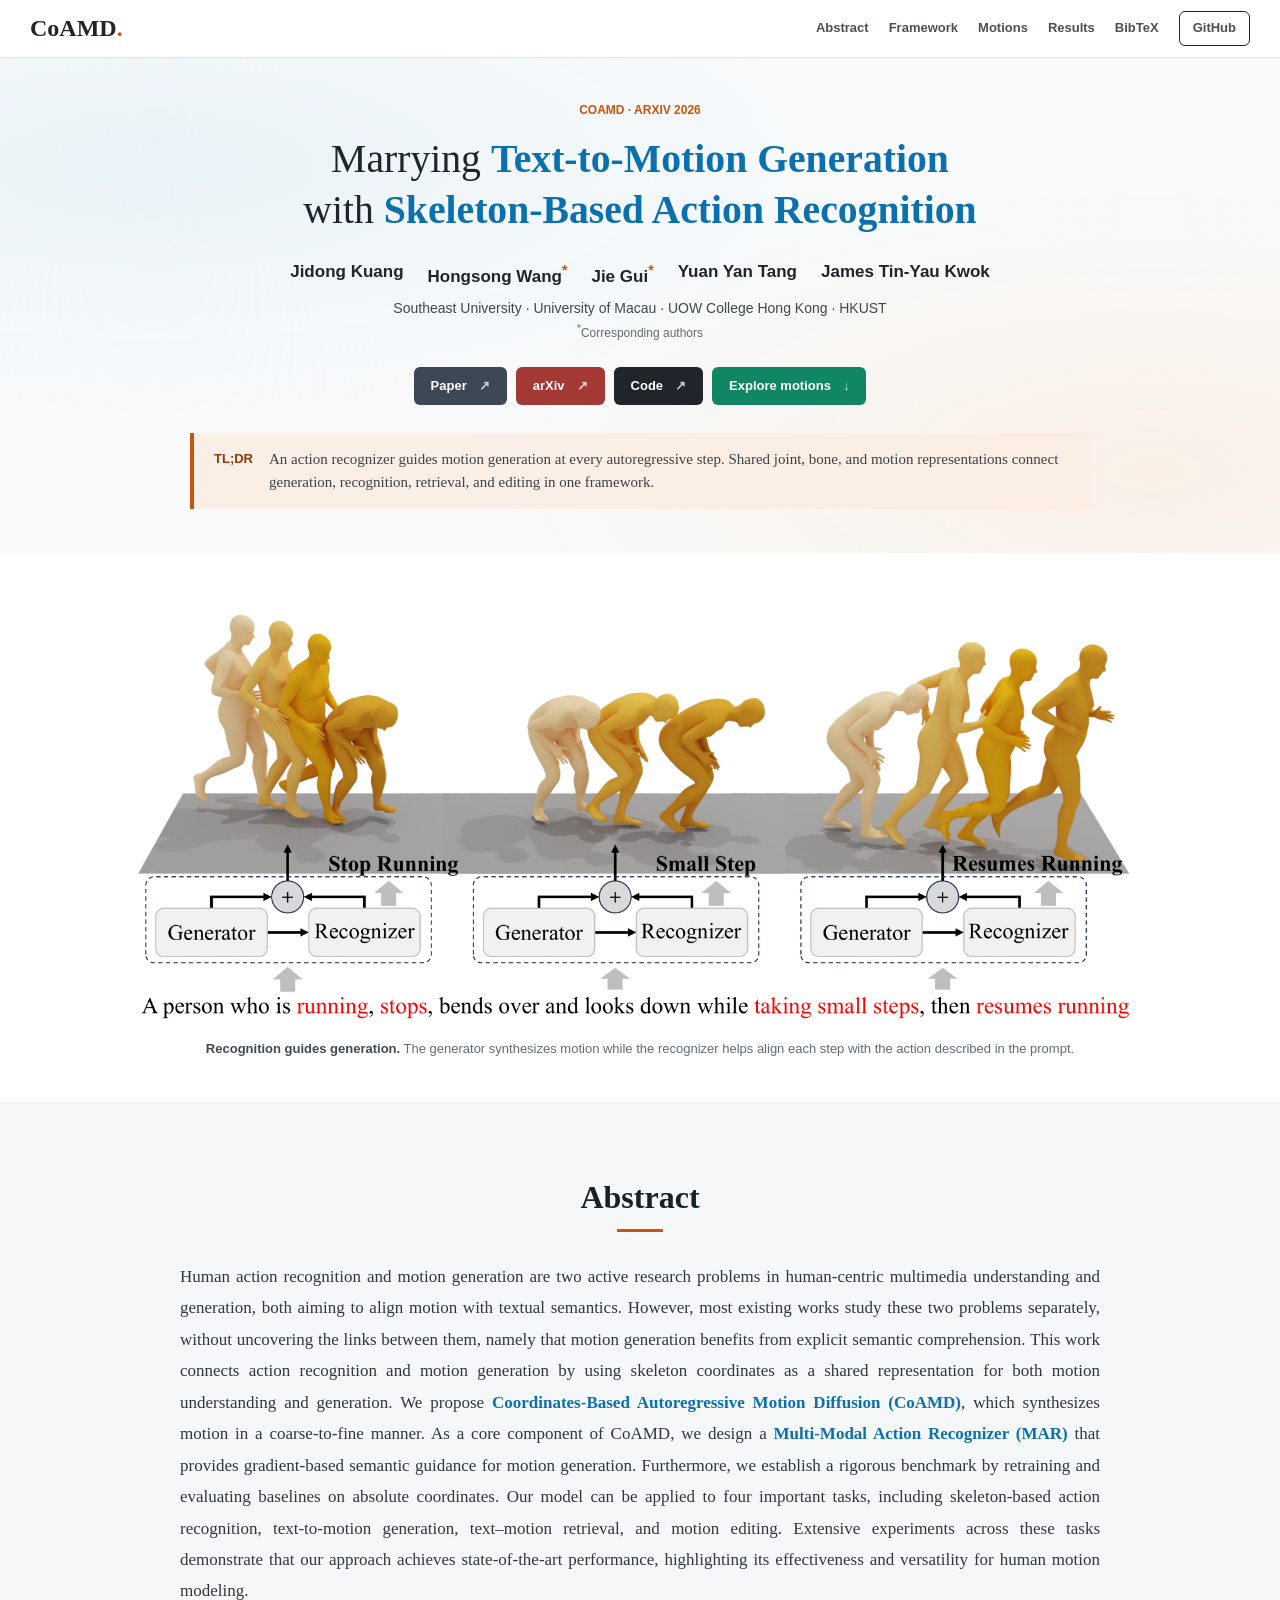
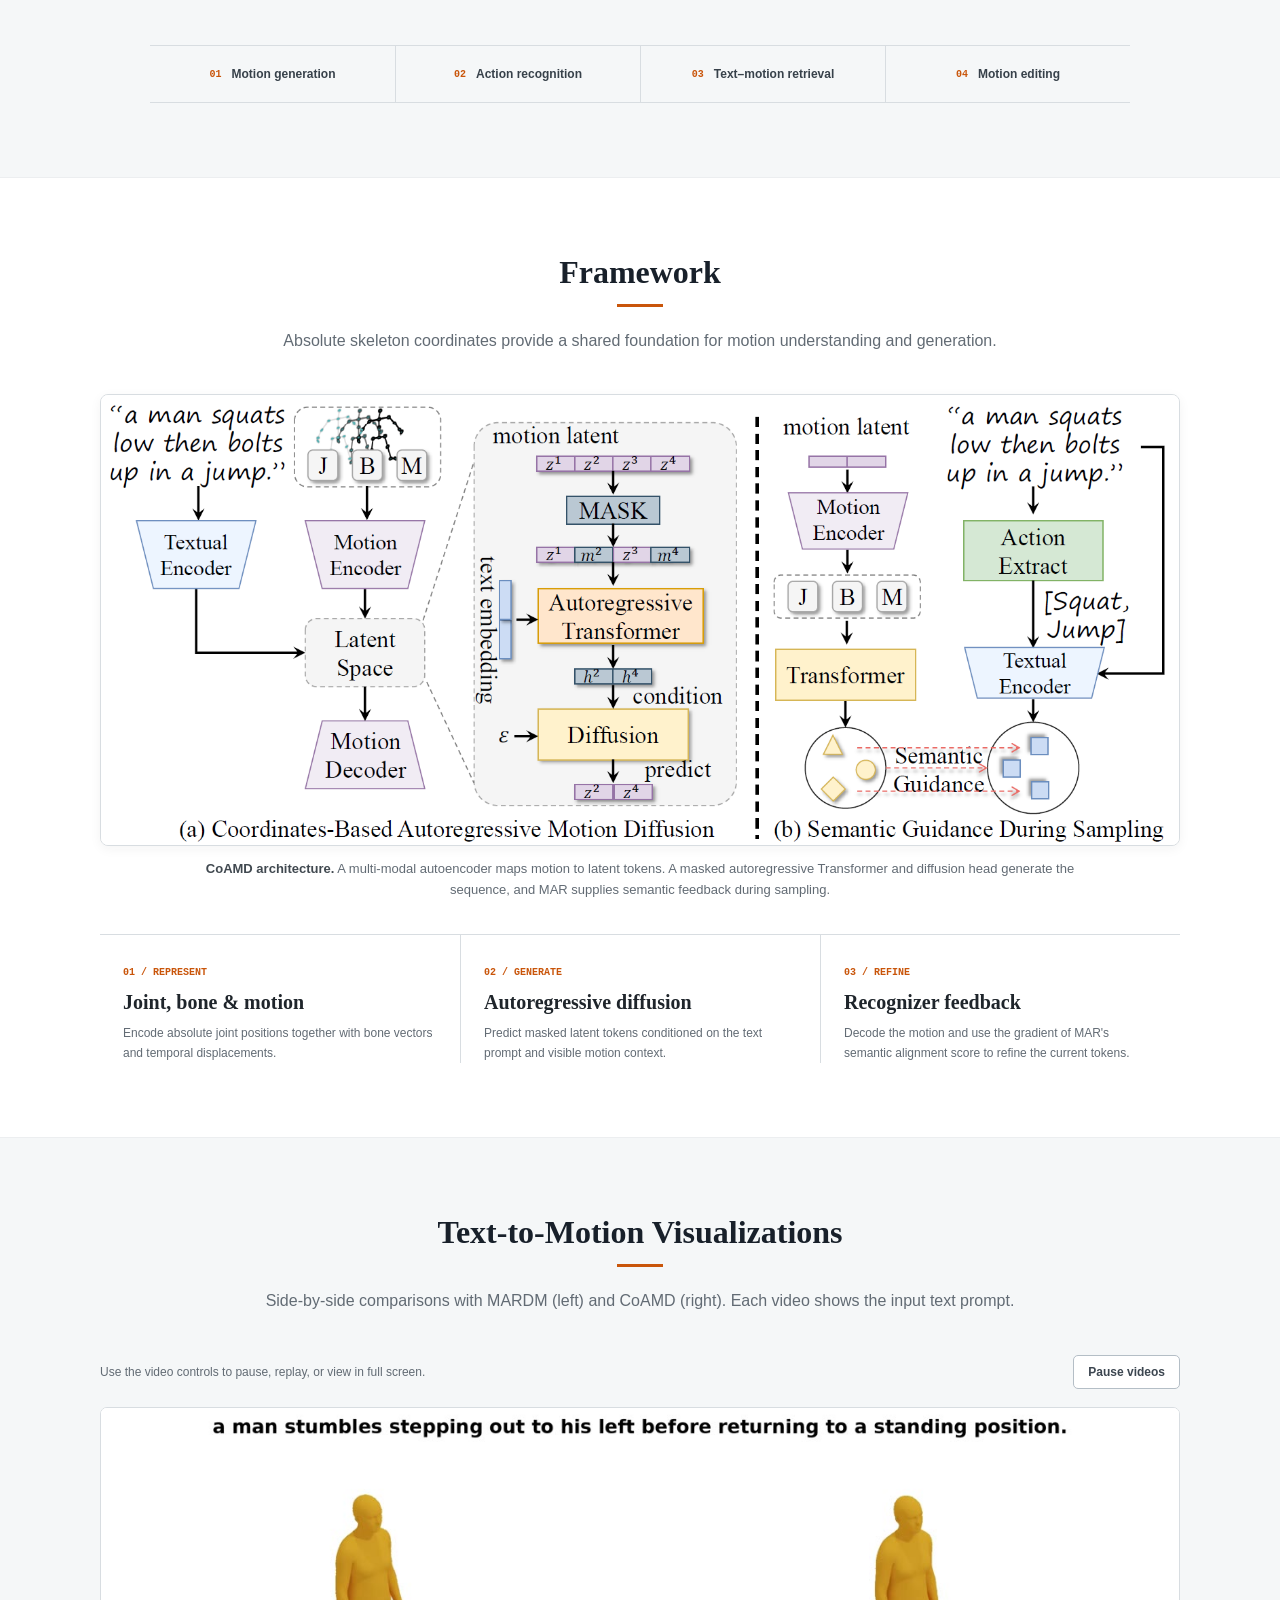
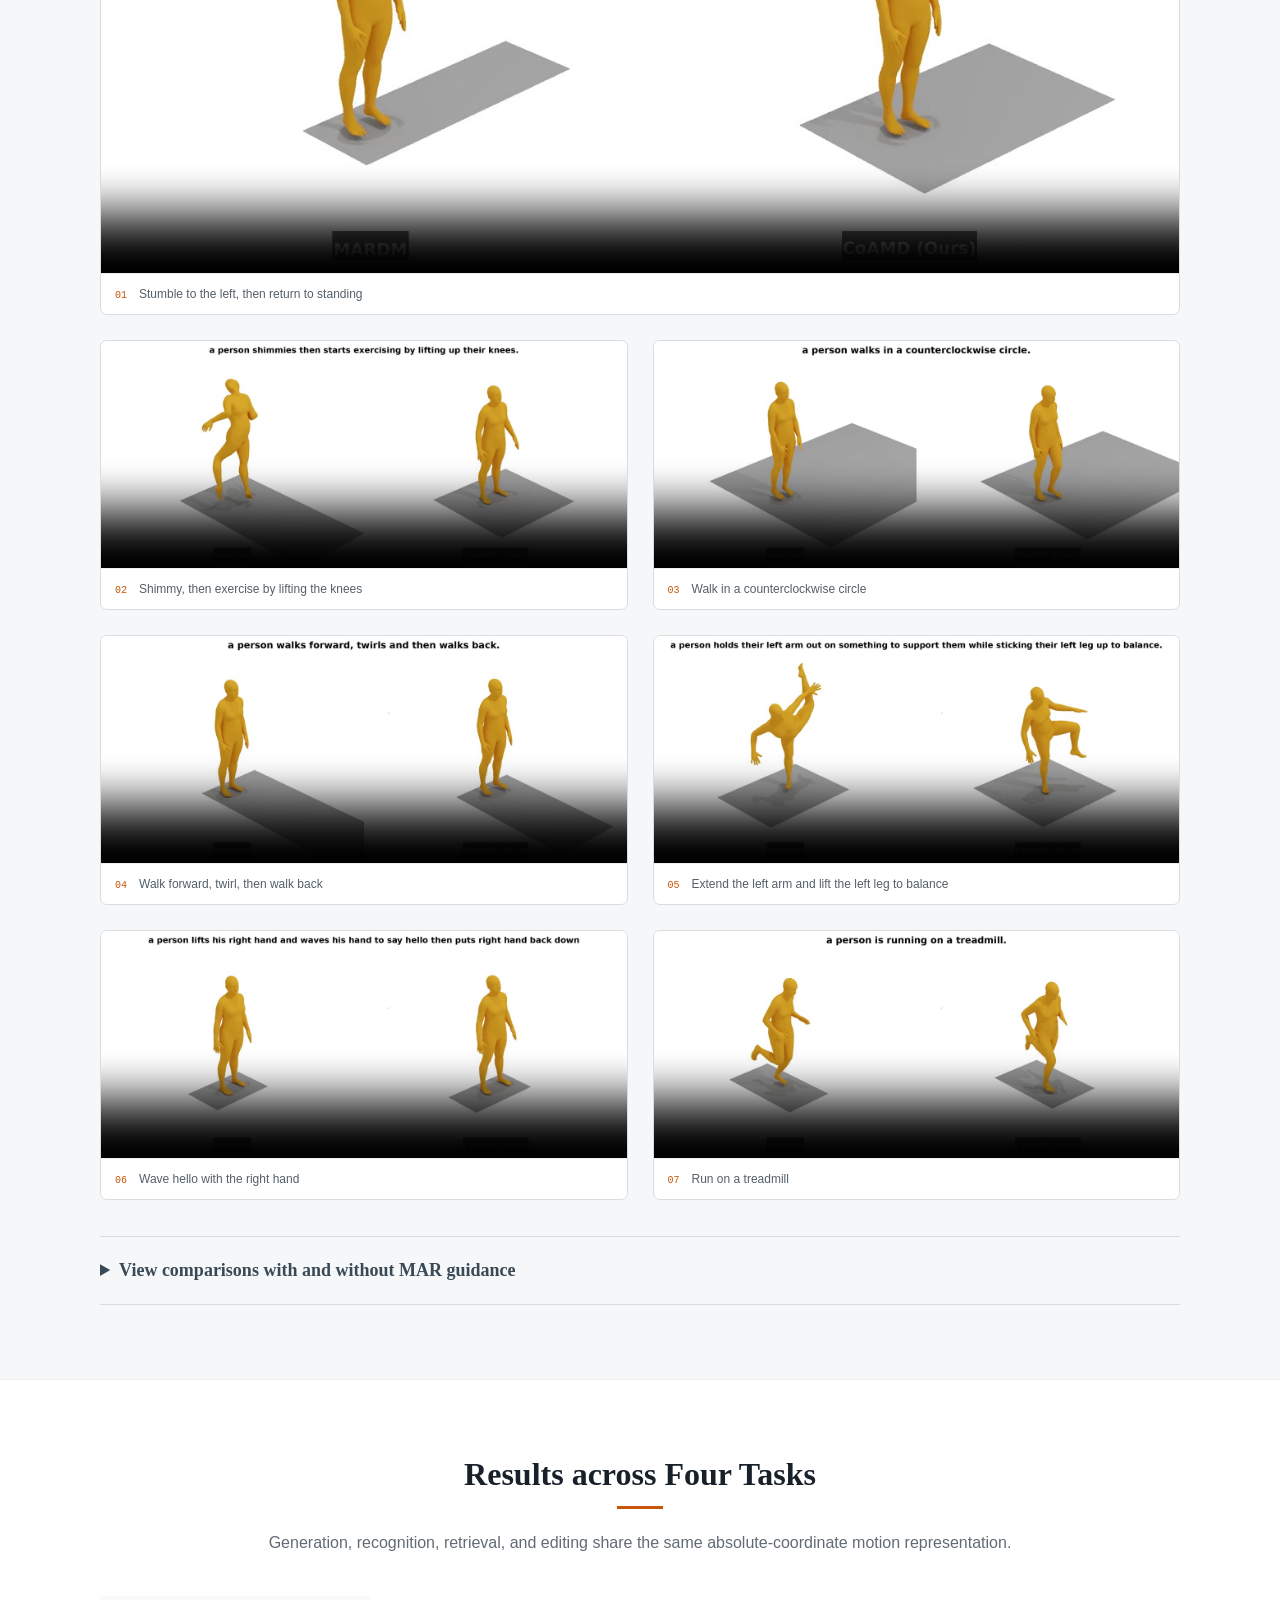
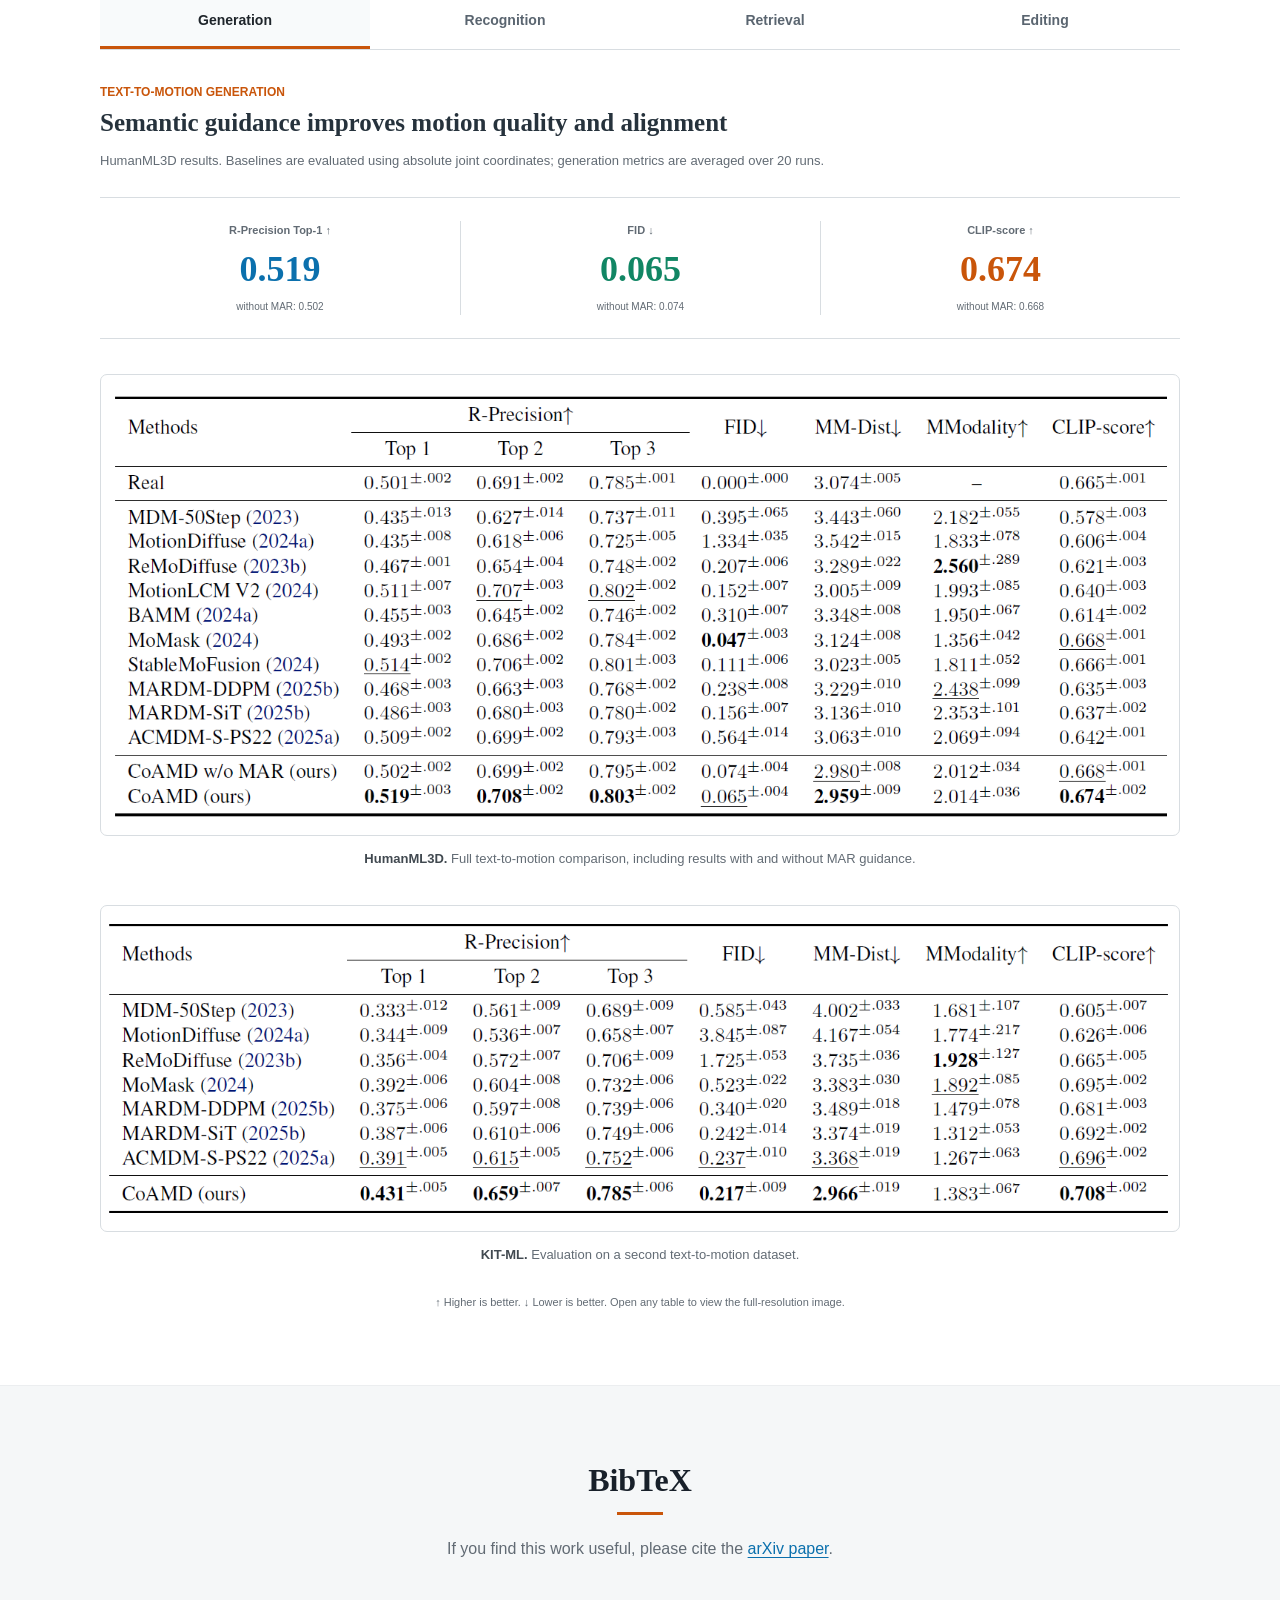
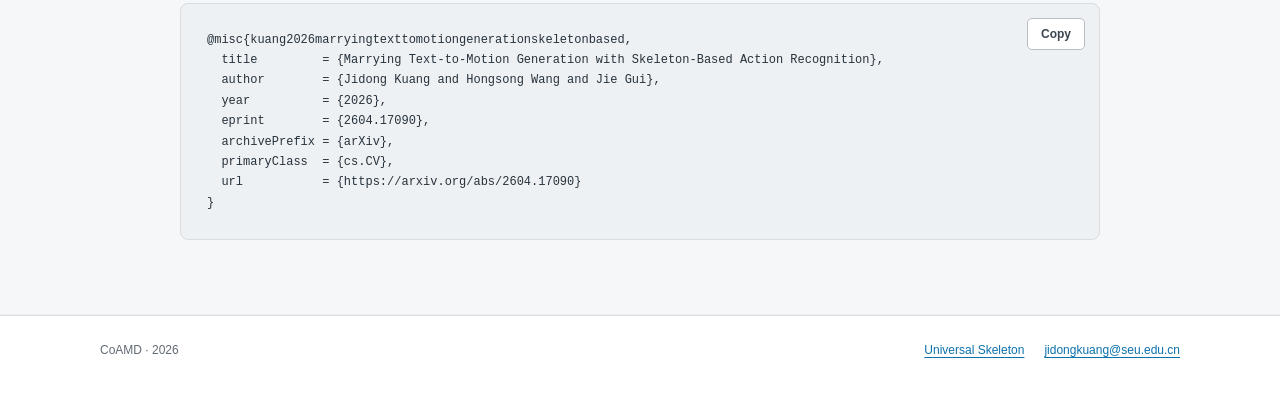
==== commit 1540decd: "Replace CoAMD retrieval table with main-paper render" ====
--- a/projects/CoAMD/index.html
+++ b/projects/CoAMD/index.html
@@ -234,7 +234,7 @@
             <div class="metric-strip two-metrics" aria-label="CoAMD retrieval Recall at 1 on HumanML3D">
               <div><span>Text &rarr; Motion / R@1</span><strong>68.33</strong></div><div><span>Motion &rarr; Text / R@1</span><strong>68.86</strong></div>
             </div>
-            <figure class="paper-figure result-figure"><div class="table-image-scroll" tabindex="0" role="region" aria-label="Text-motion retrieval results, scroll horizontally on small screens"><a href="images/text-motion-retrieval.jpg" target="_blank" rel="noopener noreferrer"><img src="images/text-motion-retrieval.jpg" width="1578" height="335" alt="Bidirectional text-motion retrieval results comparing TEMOS, T2M, TMR, LaMP, and CoAMD at Recall at 1, 2, 3, 5, and 10." loading="lazy"></a></div><figcaption><strong>Bidirectional retrieval.</strong> Text-to-motion and motion-to-text recall at multiple ranks.</figcaption></figure>
+            <figure class="paper-figure result-figure"><div class="table-image-scroll" tabindex="0" role="region" aria-label="Text-motion retrieval results, scroll horizontally on small screens"><a href="images/text-motion-retrieval.jpg?v=4dacd5b2c8" target="_blank" rel="noopener noreferrer"><img src="images/text-motion-retrieval.jpg?v=4dacd5b2c8" width="2158" height="494" alt="Bidirectional text-motion retrieval results comparing TEMOS, T2M, TMR, LaMP, and CoAMD at Recall at 1, 2, 3, 5, and 10." loading="lazy"></a></div><figcaption><strong>Bidirectional retrieval.</strong> Text-to-motion and motion-to-text recall at multiple ranks.</figcaption></figure>
           </div>
 
           <div id="panel-editing" class="result-panel" role="tabpanel" aria-labelledby="tab-editing" tabindex="0" data-result-panel="editing">
